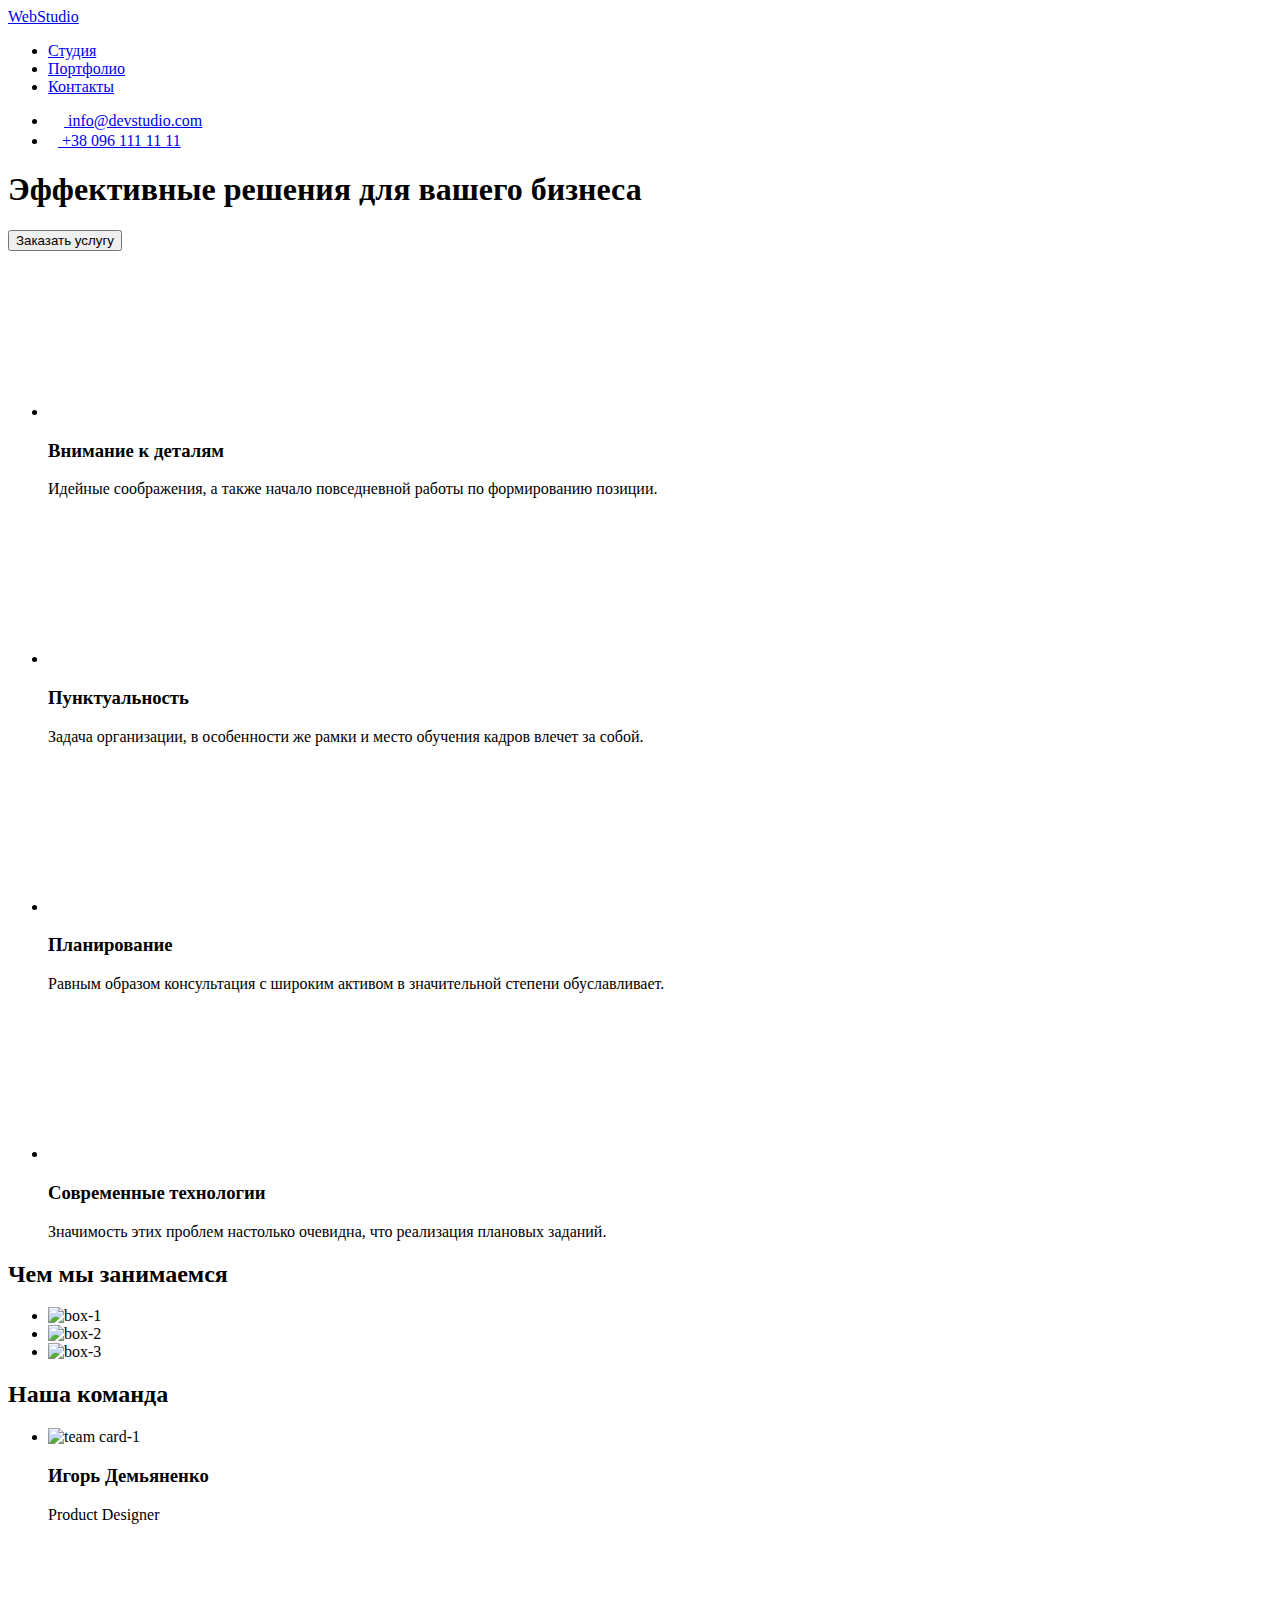
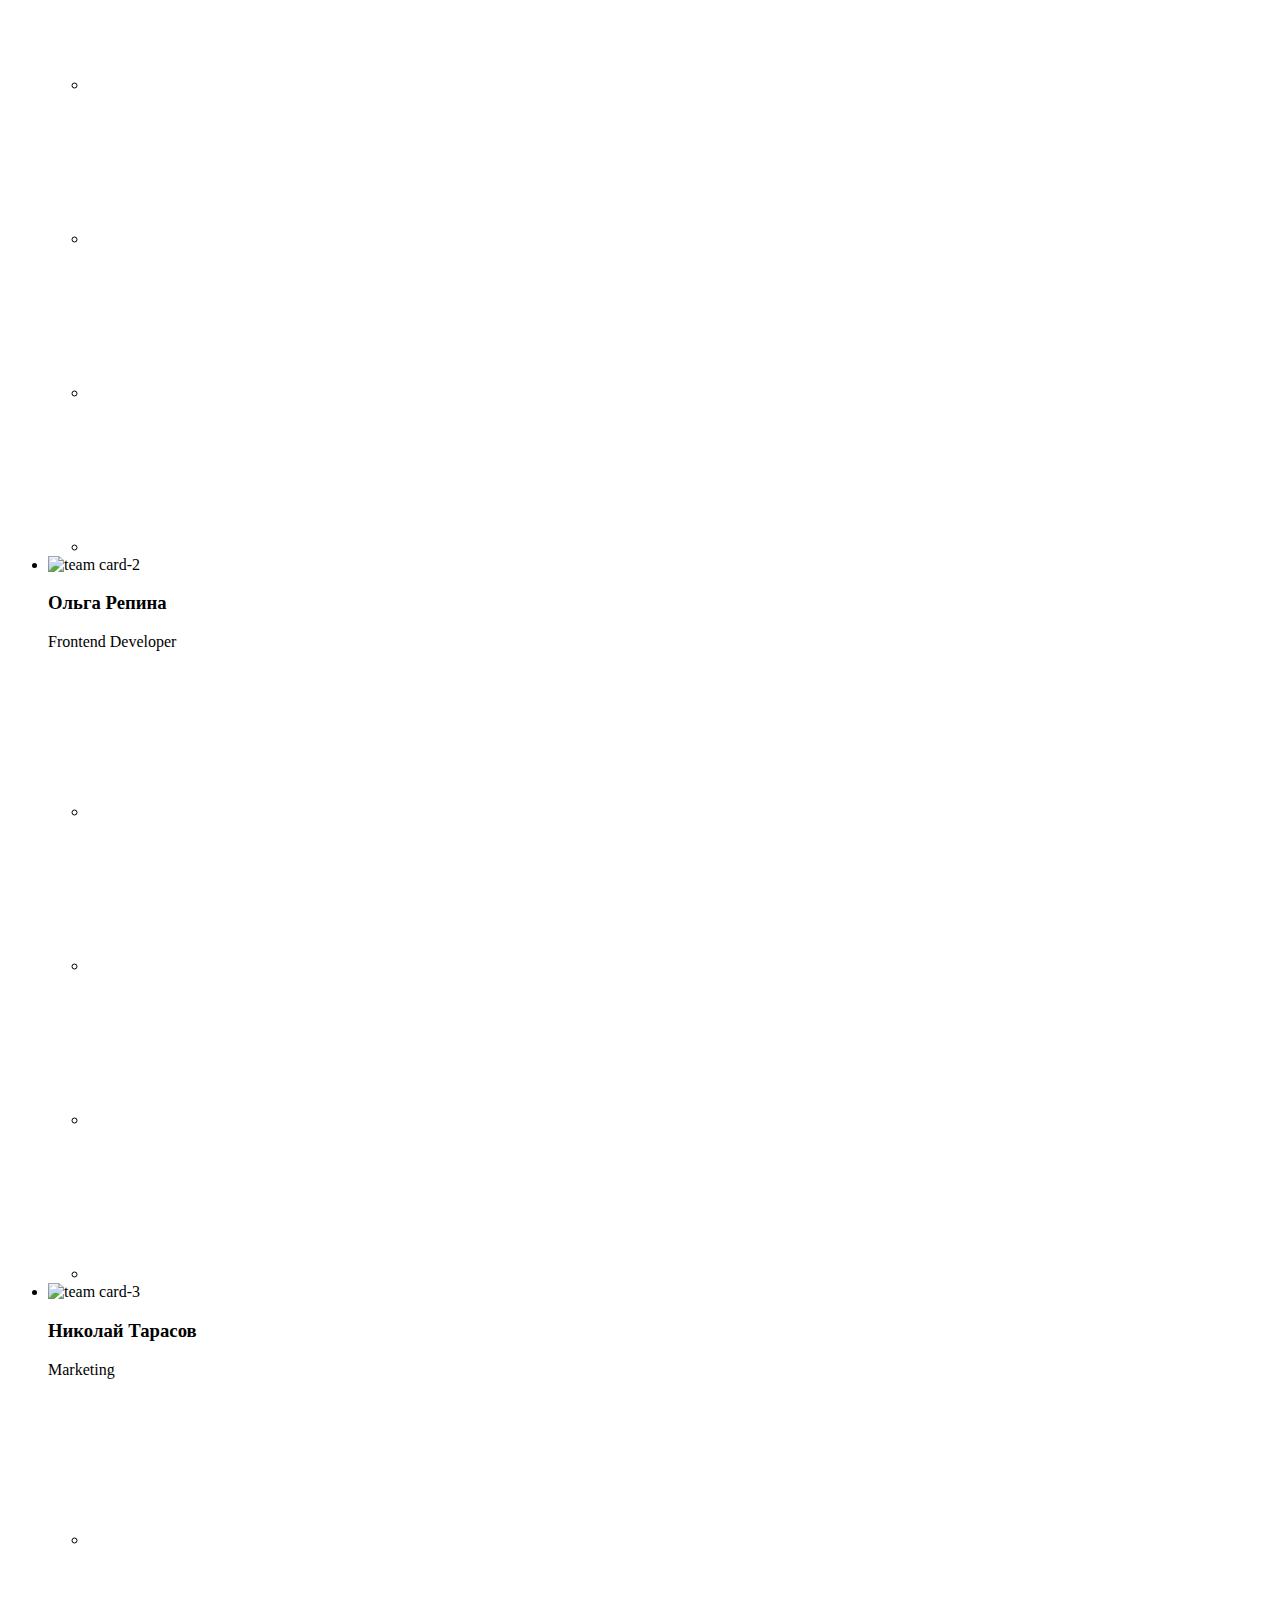
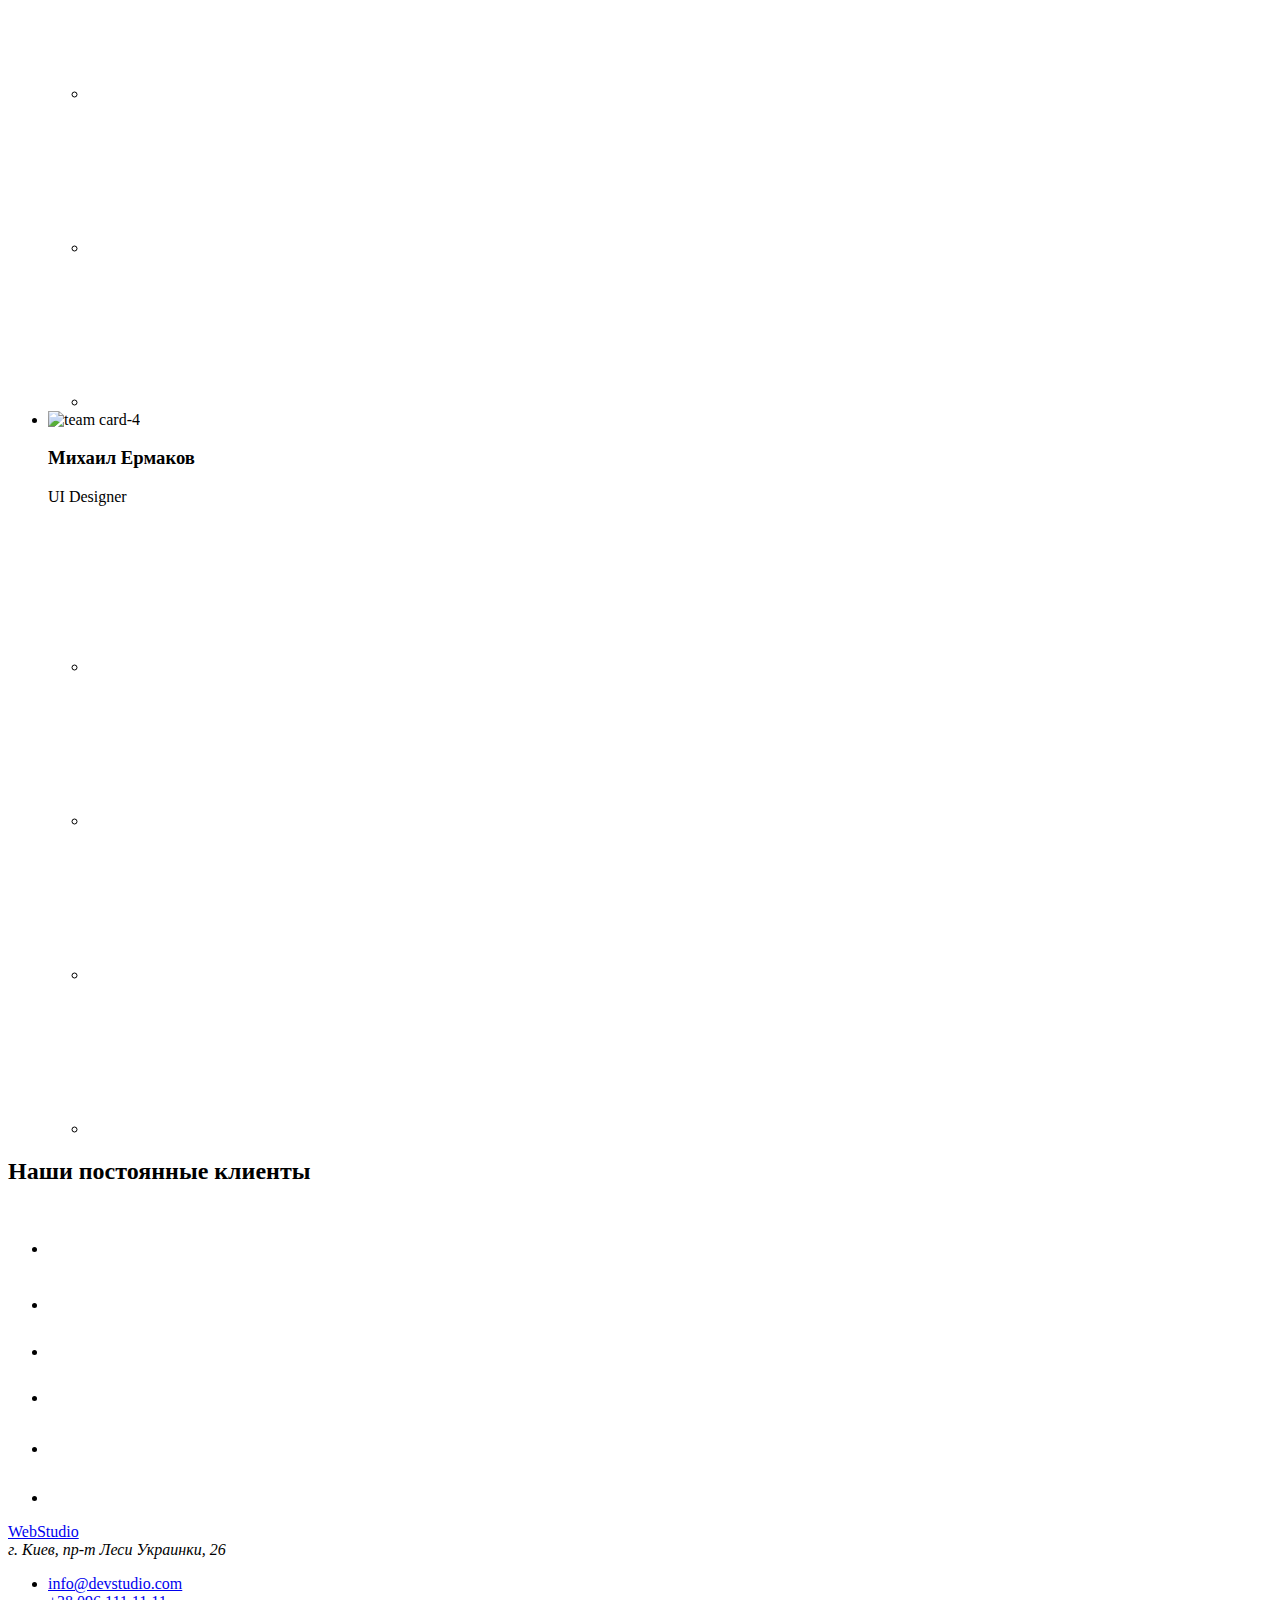
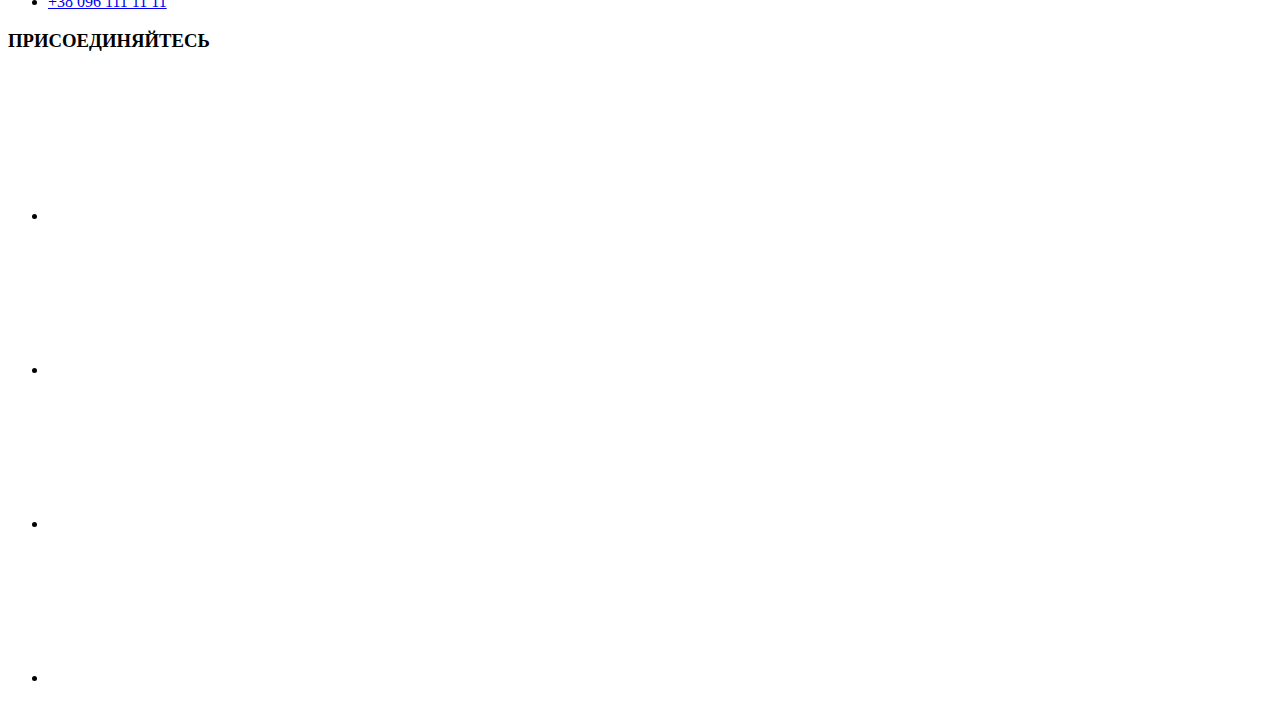
==== index.html @ 1090d83d "Add files via upload" ====
<!DOCTYPE html>
<html lang="en">
<head>
    <meta charset="UTF-8">
    <meta name="viewport" content="width=device-width, initial-scale=1.0">
    <title>Web-Studio-(Version-2.0)</title>
    <link
        rel="stylesheet" 
        href="https://cdnjs.cloudflare.com/ajax/libs/modern-normalize/1.0.0/modern-normalize.min.css"
        integrity="sha512-ISS7cAi1PEhQ8jnbJpJZMd29NlhNj4AWYyLOSp2CE/CsHxTCu+r+t0D2yoJudVrd0/8fTVPUVDzY5Tvli75u/g=="
        crossorigin="anonymous" />
    <link rel="preconnect" href="https://fonts.gstatic.com" />
    <link 
        rel="stylesheet"
        href="https://fonts.googleapis.com/css2?family=Raleway:wght@700&family=Roboto:wght@400;500;700;900&display=swap" />
    <link rel="stylesheet" href="https://cdnjs.cloudflare.com/ajax/libs/modern-normalize/1.0.0/modern-normalize.min.css" integrity="sha512-ISS7cAi1PEhQ8jnbJpJZMd29NlhNj4AWYyLOSp2CE/CsHxTCu+r+t0D2yoJudVrd0/8fTVPUVDzY5Tvli75u/g==" crossorigin="anonymous" />
    <link rel="stylesheet" href="./css/styles.css"/>
</head>
<body>

     <header class="header">
        <div class="container">
            <nav class="navigation">
        
                <!--Text Webstudio-->
                <a class="logo-link link" href="./index.html" lang="en">
                    Web<Span class="logo-link-secondary">Studio</Span></a> 

                <!--Menu NAV-->
                <ul class="navigation-list">
                    <li class="navigation-list-item list"> 
                        <a class="navigation-list-link current-link link" href="./index.html">Студия</a> </li>
                    <li class="navigation-list-item list"> 
                        <a class="navigation-list-link link" href="./portfolio.html">Портфолио</a> </li>
                    <li class="navigation-list-item list"> 
                        <a class="navigation-list-link  link" href="#">Контакты</a> </li>
                </ul>
            </nav>  
                <!--Contacts menu-->
                <ul class="navigation-list-header">
                    <li class="contact-list-mail list"> 
                        <a class="contact-link-mail link" href="mailto:info@devstudio.com">
                           <svg class="mail-icon" width="16" height="12">
                                <use href="./img/sprite.svg#icon-mail"></use>
                           </svg>
                           info@devstudio.com</a> </li>
                    <li class="contact-list-tel list"> 
                        <a class="contact-link-tel link" href="tel:+380961111111">
                           <svg class="tel-icon" width="10" height="16">
                                <use href="./img/sprite.svg#icon-telephone"></use>
                            </svg>
                            +38 096 111 11 11</a> </li>
                </ul>
        </div>   
     </header>

     <div class="grey-line container"></div>

     <main class="main">

        <!--the service-->
         <section class="service">
            <div class="main-service container">
                <h1 class="service-idea">Эффективные решения для вашего бизнеса</h1>
                <!--order button-->
                     <button class="service-btn" type="button"><span class="text-btn">Заказать услугу</span></button>
            </div>
         </section>

         <!--advantage container-->
         <section class="advantage-box">
  
             <!--About adventage-->
             <div class="container">
                <ul class="advantage-lists">
                    <li class="advantage-lists-list list">
                        <div class="trumb">
                            <svg class="advantage-img">
                                <use href="./img/sprite.svg#icon-antenna-1"></use>
                            </svg>
                        </div>    
                        <h3 class="advantage-list-item" >Внимание к деталям</h3>
                        <p class="advantage-list-content" >Идейные соображения, а также начало повседневной работы по формированию позиции.</p>
                    </li> 
                    <li class="advantage-lists-list list">
                        <div class="trumb">
                            <svg class="advantage-img">
                                <use href="./img/sprite.svg#icon-clock-1"></use>
                            </svg>
                        </div>
                        <h3 class="advantage-list-item" >Пунктуальность</h3>
                        <p class="advantage-list-content" >Задача организации, в особенности же рамки и место обучения кадров влечет за собой.</p>
                    </li>
                    <li class="advantage-lists-list list">
                        <div class="trumb">
                            <svg class="advantage-img">
                                <use href="./img/sprite.svg#icon-diagram-1"></use>
                            </svg>
                        </div>
                        <h3 class="advantage-list-item" >Планирование</h3>
                        <p class="advantage-list-content" >Равным образом консультация с широким активом в значительной степени обуславливает.</p>
                    </li>
                    <li class="advantage-lists-list list">
                        <div class="trumb">
                            <svg class="advantage-img">
                                <use href="./img/sprite.svg#icon-astronaut-1"></use>
                            </svg>
                        </div>
                        <h3 class="advantage-list-item" >Современные технологии</h3>
                        <p class="advantage-list-content" >Значимость этих проблем настолько очевидна, что реализация плановых заданий.</p>
                    </li>
                </ul>
             </div>    
         </section>

        <!--work instrument-->
         <section class="work-instrument">
            <div class="container">
                <h2 class="work-title">Чем мы занимаемся</h2>
                    <!--instrument blok-->
                    <ul class="work-instrument-lists">
                        <li class="work-instrument-list list"> <img class="work-instrument-img" src="./img/img1.jpg" alt="box-1" width="370" height="294"> </li>
                        <li class="work-instrument-list list"> <img class="work-instrument-img" src="./img/img2.jpg" alt="box-2" width="370" height="294"> </li>
                        <li class="work-instrument-list list"> <img class="work-instrument-img" src="./img/img3.jpg" alt="box-3" width="370" height="294"> </li>
                    </ul>
            </div>
         </section>

        <!--About Work team-->
         <section class="about-work-team">
             <div class="container">
                <h2 class="our-work-team">Наша команда</h2>
                    <!--team card-->
                    <ul class="work-team-lists list">
                        <!--Team card 1-->
                        <li class="work-team-card">
                            <img class="work-team-card-img" src="./img/img4.jpg" alt="team card-1" width="270" height="260">
                                 <div class="work-team-proffession">
                                    <h3 class="work-team-title">Игорь Демьяненко</h3>
                                    <p class="work-team-profession">Product Designer</p> 
                                    <ul class="social-list list">
                                        <li class="social-list-item">
                                            <a href="" class="social-list-link link">
                                                <svg class="social-list-icon">
                                                    <use href="./img/sprite.svg#icon-instagram"></use>
                                                </svg>
                                            </a>
                                        </li>
                                        <li class="social-list-item">
                                            <a href="" class="social-list-link link">
                                                <svg class="social-list-icon">
                                                    <use href="./img/sprite.svg#icon-twitter"></use>
                                                </svg>
                                            </a>
                                        </li>
                                        <li class="social-list-item">
                                            <a href="" class="social-list-link link">
                                                <svg class="social-list-icon">
                                                    <use href="./img/sprite.svg#icon-facebook"></use>
                                                </svg>
                                            </a>
                                        </li>
                                        <li class="social-list-item">
                                            <a href="" class="social-list-link link">
                                                <svg class="social-list-icon">
                                                    <use href="./img/sprite.svg#icon-linkedin"></use>
                                                </svg>
                                            </a>
                                        </li>
                                    </ul>                          
                                 </div>
                        </li>

                        <!--Team card 2-->
                        <li class="work-team-card list">
                            <img class="work-team-card-img" src="./img/img5.jpg" alt="team card-2" width="270" height="260">
                                 <div class="work-team-proffession">    
                                     <h3 class="work-team-title">Ольга Репина</h3>
                                     <p class="work-team-profession">Frontend Developer</p> 
                                     <ul class="social-list list">
                                        <li class="social-list-item">
                                            <a href="" class="social-list-link link">
                                                <svg class="social-list-icon">
                                                    <use href="./img/sprite.svg#icon-instagram"></use>
                                                </svg>
                                            </a>
                                        </li>
                                        <li class="social-list-item">
                                            <a href="" class="social-list-link link">
                                                <svg class="social-list-icon">
                                                    <use href="./img/sprite.svg#icon-twitter"></use>
                                                </svg>
                                            </a>
                                        </li>
                                        <li class="social-list-item">
                                            <a href="" class="social-list-link link">
                                                <svg class="social-list-icon">
                                                    <use href="./img/sprite.svg#icon-facebook"></use>
                                                </svg>
                                            </a>
                                        </li>
                                        <li class="social-list-item">
                                            <a href="" class="social-list-link link">
                                                <svg class="social-list-icon">
                                                    <use href="./img/sprite.svg#icon-linkedin"></use>
                                                </svg>
                                            </a>
                                        </li>
                                    </ul>
                                 </div>
                         </li>    

                        <!--Team card 3-->                       
                        <li class="work-team-card list">                   
                            <img class="work-team-card-img" src="./img/img6.jpg" alt="team card-3" width="270" height="260">
                                 <div class="work-team-proffession">
                                    <h3 class="work-team-title">Николай Тарасов</h3>
                                    <p class="work-team-profession">Marketing</p> 
                                    <ul class="social-list list">
                                        <li class="social-list-item">
                                            <a href="" class="social-list-link link">
                                                <svg class="social-list-icon">
                                                    <use href="./img/sprite.svg#icon-instagram"></use>
                                                </svg>
                                            </a>
                                        </li>
                                        <li class="social-list-item">
                                            <a href="" class="social-list-link link">
                                                <svg class="social-list-icon">
                                                    <use href="./img/sprite.svg#icon-twitter"></use>
                                                </svg>
                                            </a>
                                        </li>
                                        <li class="social-list-item">
                                            <a href="" class="social-list-link link">
                                                <svg class="social-list-icon">
                                                    <use href="./img/sprite.svg#icon-facebook"></use>
                                                </svg>
                                            </a>
                                        </li>
                                        <li class="social-list-item">
                                            <a href="" class="social-list-link link">
                                                <svg class="social-list-icon">
                                                    <use href="./img/sprite.svg#icon-linkedin"></use>
                                                </svg>
                                            </a>
                                        </li>
                                    </ul>
                                 </div>
                        </li>  
                        
                        <!--Team card 4-->                    
                        <li class="work-team-card list">                  
                            <img class="work-team-card-img" src="./img/img7.jpg" alt="team card-4" width="270" height="260">
                                 <div class="work-team-proffession">    
                                    <h3 class="work-team-title">Михаил Ермаков</h3>
                                    <p class="work-team-profession">UI Designer</p> 
                                    <ul class="social-list list">
                                        <li class="social-list-item">
                                            <a href="" class="social-list-link link">
                                                <svg class="social-list-icon">
                                                    <use href="./img/sprite.svg#icon-instagram"></use>
                                                </svg>
                                            </a>
                                        </li>
                                        <li class="social-list-item">
                                            <a href="" class="social-list-link link">
                                                <svg class="social-list-icon">
                                                    <use href="./img/sprite.svg#icon-twitter"></use>
                                                </svg>
                                            </a>
                                        </li>
                                        <li class="social-list-item">
                                            <a href="" class="social-list-link link">
                                                <svg class="social-list-icon">
                                                    <use href="./img/sprite.svg#icon-facebook"></use>
                                                </svg>
                                            </a>
                                        </li>
                                        <li class="social-list-item">
                                            <a href="" class="social-list-link link">
                                                <svg class="social-list-icon">
                                                    <use href="./img/sprite.svg#icon-linkedin"></use>
                                                </svg>
                                            </a>
                                        </li>
                                    </ul>  
                                </div>
                        </li>              
                    </ul>
             </div>
         </section>
         <!--Our klient-->
         <section class="our-klient">
             <div class="container">
                    <h2 class="our-klient-title">Наши постоянные клиенты</h2>
                        <ul class="our-klient-list list">
                            <li class="our-klient-list-item">
                                <a href="" class="our-klient-list-link link">
                                    <svg class="our-klient-img" width="44.27" height="49.23">
                                        <use href="./img/sprite.svg#icon-Ya--co-logo-1"></use>
                                    </svg>
                                </a>
                            </li>
                            <li class="our-klient-list-item">
                                <a href="" class="our-klient-list-link link">
                                    <svg class="our-klient-img" width="40" height="52">
                                        <use href="./img/sprite.svg#icon-Company-logo-2"></use>
                                    </svg>
                                </a>
                            </li>
                            <li class="our-klient-list-item">
                                <a href="" class="our-klient-list-link link">
                                    <svg class="our-klient-img" width="41" height="42.6">
                                        <use href="./img/sprite.svg#icon-Company-logo-3"></use>
                                    </svg>
                                </a>
                            </li>
                            <li class="our-klient-list-item">
                                <a href="" class="our-klient-list-link link">
                                    <svg class="our-klient-img" width="79.66" height="42.02">
                                        <use href="./img/sprite.svg#icon-Fosters-petters-logo-4"></use>
                                    </svg>
                                </a>
                            </li>
                            <li class="our-klient-list-item">
                                <a href="" class="our-klient-list-link link">
                                    <svg class="our-klient-img" width="59" height="47">
                                        <use href="./img/sprite.svg#icon-Brand-logo-5"></use>
                                    </svg>
                                </a>
                            </li>
                            <li class="our-klient-list-item">
                                <a href="" class="our-klient-list-link link">
                                    <svg class="our-klient-img" width="88.48" height="45.44">
                                        <use href="./img/sprite.svg#icon-Tag-line-logo-6"></use>
                                    </svg>
                                </a>
                            </li>
                        </ul>
             </div>
         </section>
     </main>

     <footer class="footer">
         <div class="container">
            <div class="footer-contant">
                <div class="footter-address">
                    <!--Adress-->
                    <a class="logo link" href="./index.html" lang="en">
                    Web<span class="logo-secondary-footer">Studio</span></a>
                    
                    <address class="text-address">г. Киев, пр-т Леси Украинки, 26</address>
                    <ul class="contact-lists">
                        <li class="contact-list list">
                            <a class="contact-link-tel-footer link" href="mailto:info@devstudio.com">info@devstudio.com</a>
                        </li>
                        <li class="contact-list list">
                            <a class="contact-link-mail-footer link" href="tel:+380961111111">+38 096 111 11 11</a>
                        </li>
                    </ul>
                </div>

                <div class="social-container-footer">
                    <h3 class="social-title-footer">ПРИСОЕДИНЯЙТЕСЬ</h3>
                        <ul class="social-list-footer list">
                            <li class="social-list-item-footer">
                                <a href="" class="social-list-link-footer link">
                                    <svg class="social-list-icon-footer">
                                        <use href="./img/sprite.svg#icon-instagram"></use>
                                    </svg>
                                </a>
                            </li>
                            <li class="social-list-item-footer">
                                <a href="" class="social-list-link-footer link">
                                    <svg class="social-list-icon-footer">
                                        <use href="./img/sprite.svg#icon-twitter"></use>
                                    </svg>
                                </a>
                            </li>
                            <li class="social-list-item-footer">
                                <a href="" class="social-list-link-footer link">
                                    <svg class="social-list-icon-footer">
                                        <use href="./img/sprite.svg#icon-facebook"></use>
                                    </svg>
                                </a>
                            </li>
                            <li class="social-list-item-footer">
                                <a href="" class="social-list-link-footer link">
                                    <svg class="social-list-icon-footer">
                                        <use href="./img/sprite.svg#icon-linkedin"></use>
                                    </svg>
                                </a>
                            </li>
                        </ul> 
                </div>  
            </div>    
         </div>
     </footer>
   
</body>
</html>
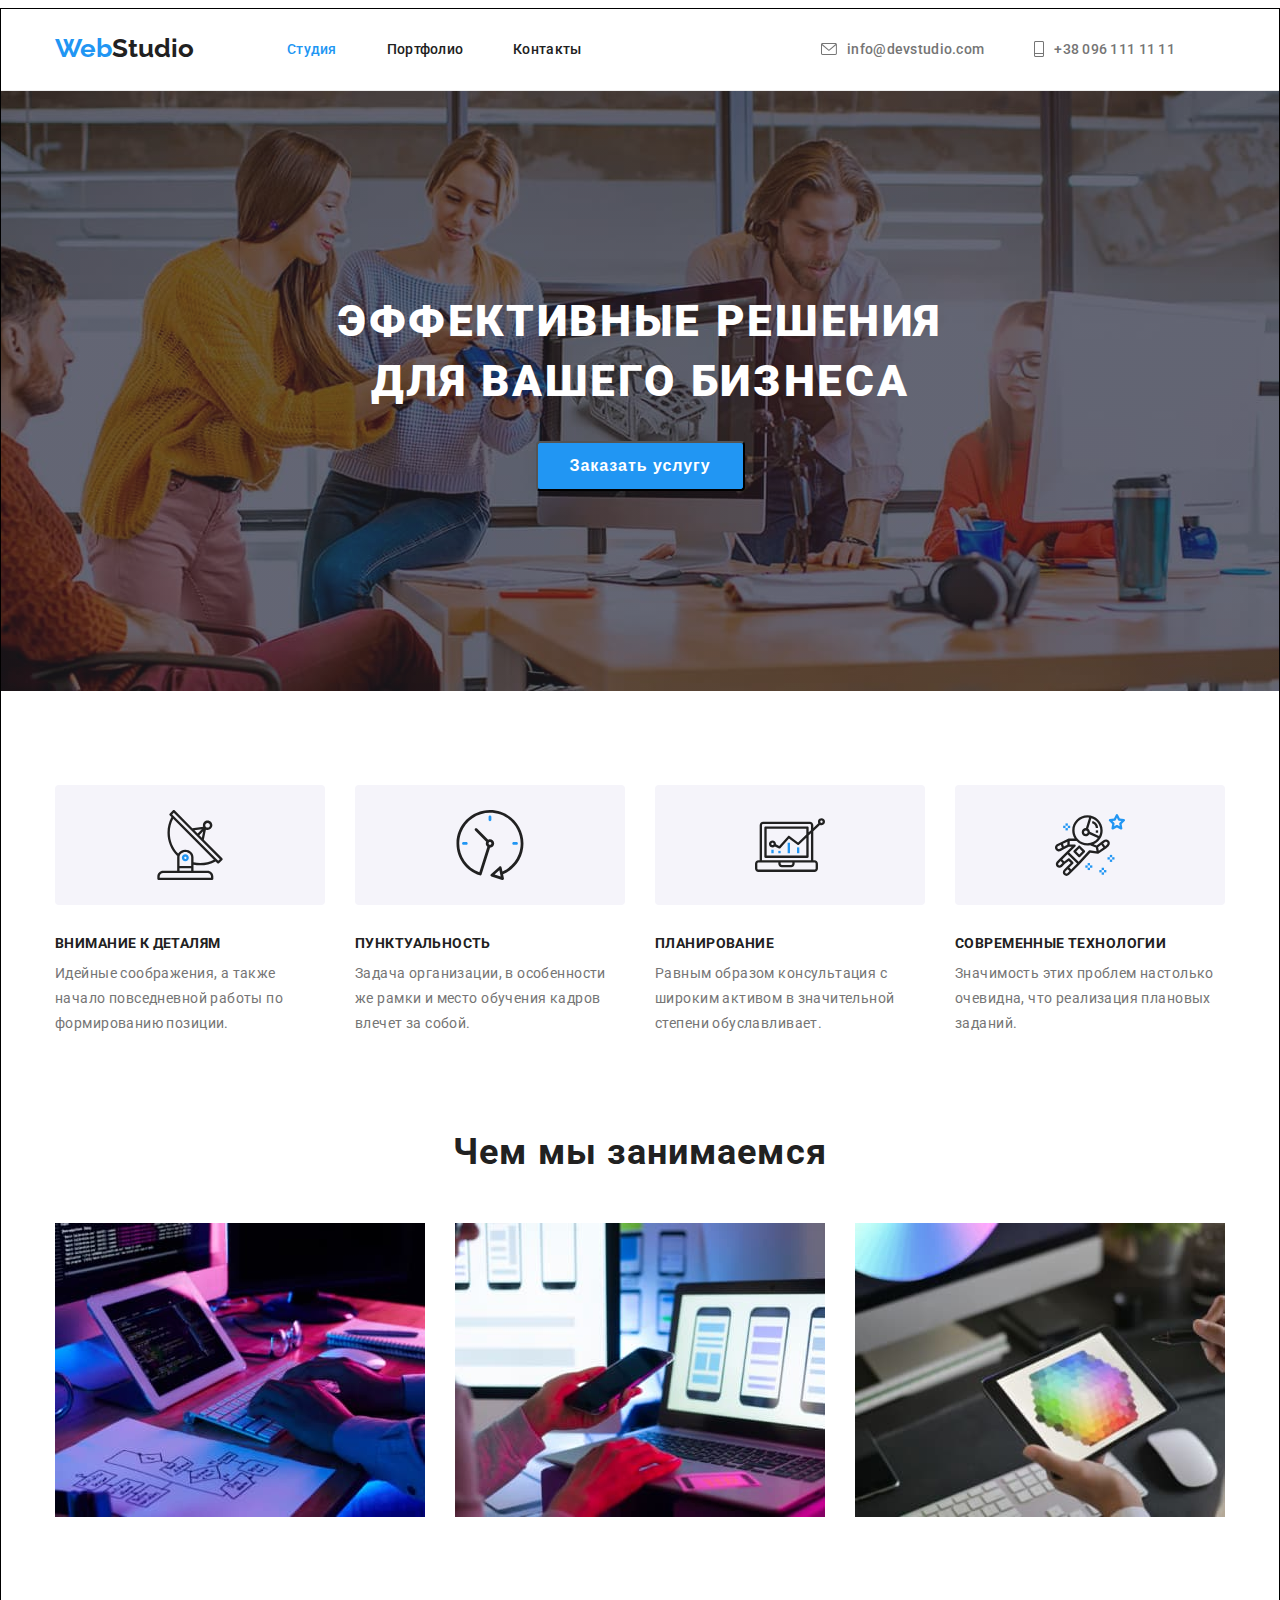
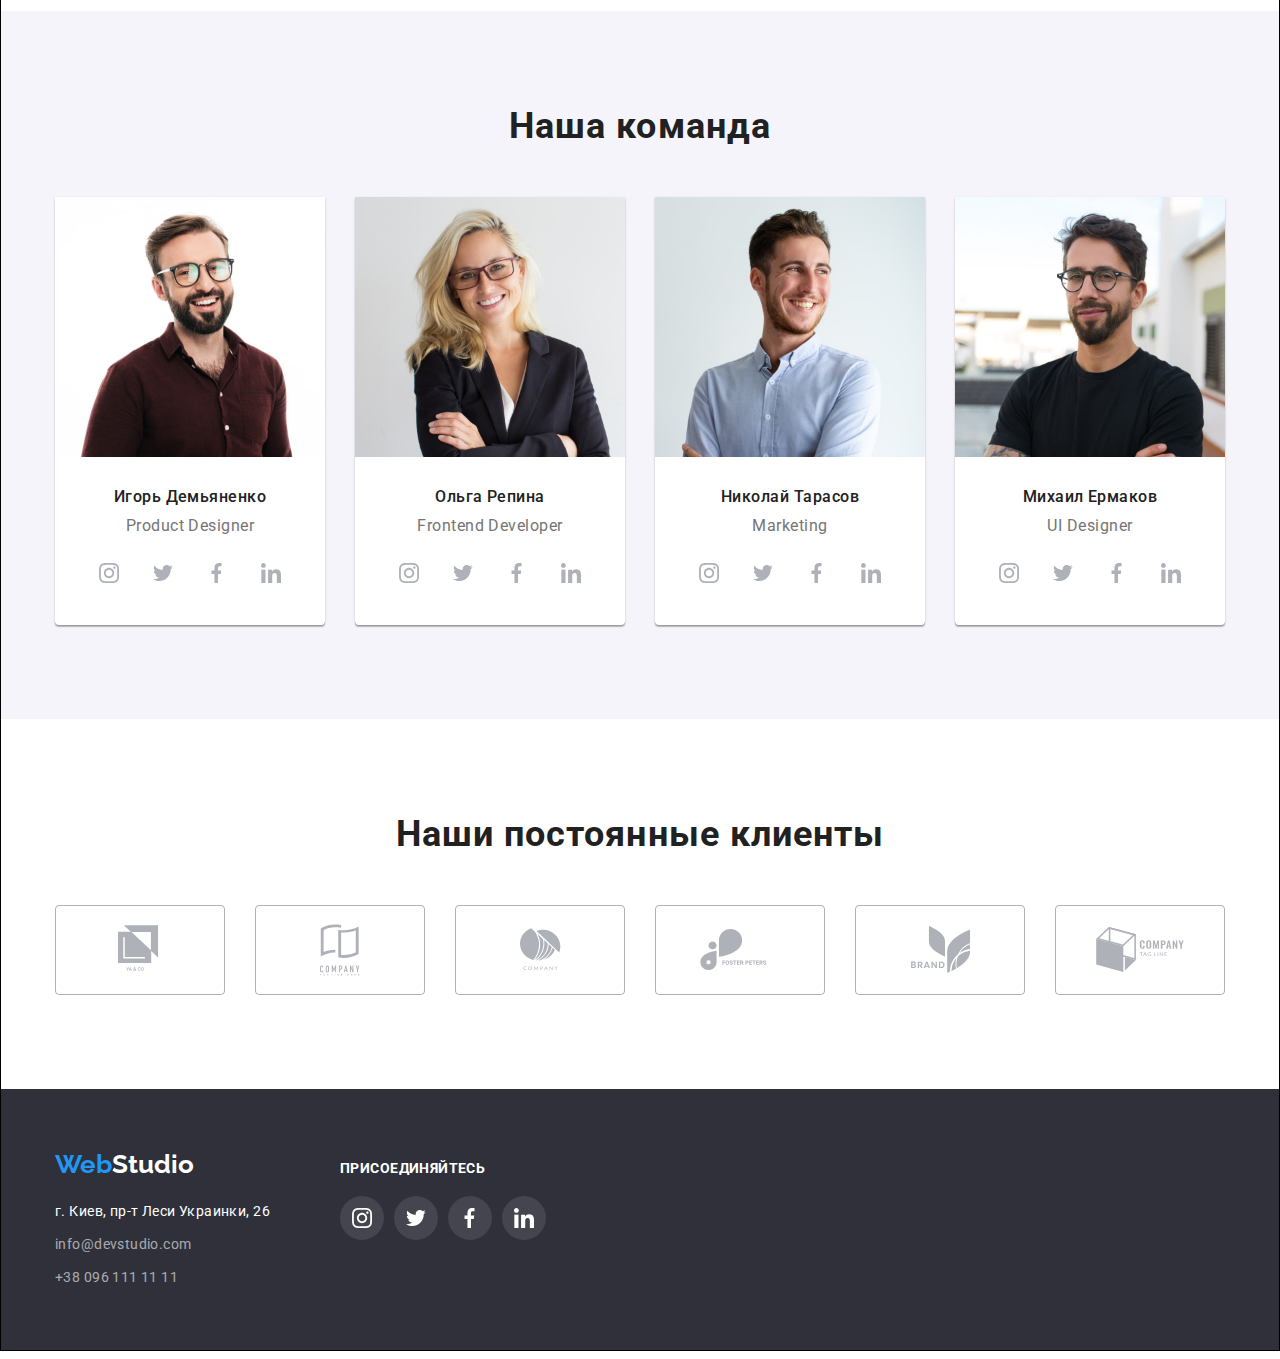
==== commit 3a044fdf: "задал ли-шкам вид и хай ссілкам 100% вид и хай" ====
--- a/index.html
+++ b/index.html
@@ -119,9 +119,12 @@
                 <h2 class="work-title">Чем мы занимаемся</h2>
                     <!--instrument blok-->
                     <ul class="work-instrument-lists">
-                        <li class="work-instrument-list list"> <img class="work-instrument-img" src="./img/img1.jpg" alt="box-1" width="370" height="294"> </li>
-                        <li class="work-instrument-list list"> <img class="work-instrument-img" src="./img/img2.jpg" alt="box-2" width="370" height="294"> </li>
-                        <li class="work-instrument-list list"> <img class="work-instrument-img" src="./img/img3.jpg" alt="box-3" width="370" height="294"> </li>
+                        <li class="work-instrument-list list"> 
+                            <img class="work-instrument-img" src="./img/img1.jpg" alt="box-1" width="370" height="294"> </li>
+                        <li class="work-instrument-list list"> 
+                            <img class="work-instrument-img" src="./img/img2.jpg" alt="box-2" width="370" height="294"> </li>
+                        <li class="work-instrument-list list"> 
+                            <img class="work-instrument-img" src="./img/img3.jpg" alt="box-3" width="370" height="294"> </li>
                     </ul>
             </div>
          </section>
--- a/css/styles.css
+++ b/css/styles.css
@@ -0,0 +1,760 @@
+/* цвет основного текста #757575; */
+/* title text #212121; */
+/* акцент #2196F3; */
+/* цвет адреса #FFFFFF; */
+/* background основной: #E5E5E5; */
+/* background work team and toolbar btn: #F5F4FA; */
+/* background футер и сервис: #2F303A; */
+/* цвет ссылок у футере rgba(255, 255, 255, 0.6); */
+
+:root {
+  --primary-text-color: #757575;
+  --title-text-color: #212121;
+  --accent-color: #2196f3;
+  --primary-white-color: #ffffff;
+  --main-background-color: #E5E5E5;
+  --background-work-team: #f5f4fa;
+  --footer-service-background-color: #2f303a;
+  --color-icon-our-klient: #AFB1B8;
+  --color-link-footer: rgba(255, 255, 255, 0.6);
+  --color-link-icon-footer: rgba(255, 255, 255, 0.1);
+}
+
+html {
+  box-sizing: border-box;
+}
+
+*,
+*::before,
+*::after {
+  box-sizing: inherit;
+}
+
+body {
+  font-family: Roboto, sans-serif;
+  color: var(--primary-text-color);
+  font-size: 14px;
+  font-style: normal;
+
+  max-width: 1600px;
+  margin-left: auto;
+  margin-right: auto;
+  border: 1px solid black;
+}
+
+h1,
+h2,
+h3,
+h4,
+h5,
+h6,
+p {
+  margin: 0;
+}
+
+ul,
+ol {
+  margin: 0;
+  padding: 0;
+}
+
+img {
+  display: block;
+}
+
+.address {
+  font-style: normal;
+}
+
+.list {
+  margin: 0;
+  padding: 0;
+  list-style: none;
+}
+
+.link {
+  margin-top: 0;
+  margin-bottom: 0;
+  text-decoration: none;
+  font-style: normal;
+}
+
+.container {
+  margin: 0 auto;
+  padding-left: 15px;
+  padding-right: 15px;
+  width: 1200px;
+}
+
+/*============WebStudio============*/
+
+/*======Header=======*/
+
+.header .container {
+  display: flex;
+  align-items: center;
+}
+
+.header {
+  border-bottom: 1px solid #ececec;
+}
+
+.logo-link {
+  display: inline-block;
+  padding-top: 24px;
+  padding-bottom: 25px;
+  margin-right: 93px;
+}
+
+.navigation-list {
+  display: flex;
+  align-items: center;
+}
+
+.navigation-list-item:not(:last-child) {
+  margin-right: 50px;
+}
+
+.navigation-list-header {
+  display: flex;
+  align-items: center;
+  margin-left: auto;
+}
+
+.navigation-list-link,
+.contact-link-mail,
+.contact-link-tel {
+  display: inline-block;
+  padding-top: 32px;
+  padding-bottom: 33px;
+}
+
+/*====== icon mail & tel svg======*/
+
+.contact-link-mail,
+.contact-link-tel {
+  display: flex; 
+  justify-content: center;
+  align-items: center;
+  margin-right: 50px;
+}
+
+.contact-link-mail .mail-icon,
+.contact-link-tel .tel-icon {
+  fill: currentcolor;
+}
+
+.mail-icon,
+.tel-icon {
+  display: inline-block;
+  justify-content: center;
+  align-items: center;
+  content: "";
+  margin-right: 10px;
+}
+
+/*NAV webstudio and portfolio */
+/*LOGO*/
+.logo-link,
+.logo-link-secondary,
+.logo-secondary-footer {
+  font-family: Raleway, sans-serif;
+  font-weight: bold;
+  font-size: 26px;
+  line-height: 1.2;
+  color: var(--accent-color);
+}
+
+.logo {
+  font-family: Raleway;
+  font-style: 700;
+  font-weight: bold;
+  font-size: 26px;
+  line-height: 31px;
+  color: var(--accent-color);
+}
+
+.logo-link-secondary {
+  color: var(--title-text-color);
+}
+
+.logo-secondary-footer {
+  color: var(--primary-white-color);
+}
+
+/*===========NAVigation list===========*/
+
+.navigation,
+.navigation-list,
+.navigation-list-header {
+  padding-left: 0;
+  padding-right: 0;
+  display: flex;
+}
+
+.navigation-list-link:hover,
+.navigation-list-link:focus {
+  color: var(--accent-color)
+}
+
+.navigation-list-link, 
+.contact-link-tel,
+.contact-link-mail {
+  font-weight: 500;
+  font-size: 14px;
+  line-height: 1.143;
+  letter-spacing: 0.02em;
+  color: var(--primary-text-color);
+}
+
+.navigation-list-link {
+  color: var(--title-text-color);
+}
+
+.current-link {
+  color: var(--accent-color)
+}
+
+.contact-link-tel:hover,
+.contact-link-tel:focus,
+.contact-link-mail:hover,
+.contact-link-mail:focus {
+  color: var(--accent-color)
+}
+
+/*=======MAIN webstudio=======*/
+
+.main {
+  margin-top: 0; 
+  margin-bottom: 0;
+}
+
+/*===Service===*/
+.main-service {
+  width: 696px;
+  margin-left: auto;
+  margin-right: auto;
+}
+
+.service {
+  padding-top: 200px;
+  padding-bottom: 200px;
+}
+
+.service {
+  max-width: 1600px;
+  height: 600px;
+  margin-left: auto;
+  margin-right: auto;
+  background: var(--footer-service-background-color);
+  background-image: linear-gradient(
+    to right,
+    rgba(47, 48, 58, 0.4),
+    rgba(47, 48, 58, 0.4)), 
+    url(../img/Bg\ index\ 1.jpg);
+  background-repeat: no-repeat;
+  background-size: cover;
+  background-position: center;
+}
+
+.service-idea {
+  margin-bottom: 30px;
+
+  font-weight: 900;
+  font-size: 44px;
+  line-height: 1.364;
+  text-align: center;
+  letter-spacing: 0.06em;
+  text-transform: uppercase;
+  color: var(--primary-white-color);
+}
+
+.service-btn {
+  display: inline-block;
+  padding: 10px 32px;
+  margin-left: auto;
+  margin-right: auto;
+  min-width: 200px;
+  height: 50px;
+  border-radius: 4px;
+  background: var(--accent-color);
+  font-weight: bold;
+  font-size: 16px;
+  line-height: 1.875;
+  display: flex;
+  align-items: center;
+  text-align: center;
+  letter-spacing: 0.06em;
+  background: var(--accent-color);
+  color: var(--primary-white-color);
+  cursor: pointer;
+}
+
+.service-btn:hover,
+.service-btn:focus {
+  background: var(--primary-white-color);
+  color: var(--accent-color)
+}
+
+/*=======Advantage container=======*/
+.advantage-box {
+  padding-top: 94px;
+  padding-bottom: 94px;
+}
+
+.advantage-lists {
+  display: flex;
+  margin-left: 0;
+  margin-right: 0;
+}
+
+.advantage-lists-list {
+  width: 270px;
+}
+
+.advantage-lists-list:not(:last-child) {
+  margin-right: 30px;
+}
+
+.advantage-list-item {
+  margin-bottom: 10px;
+  font-weight: bold;
+  font-size: 14px;
+  line-height: 1.143;
+  letter-spacing: 0.03em;
+  text-transform: uppercase;
+  color: var(--title-text-color);
+}
+
+.advantage-list-content {
+  font-size: 14px;
+  line-height: 1.8;
+  letter-spacing: 0.03em;
+}
+
+
+/*=====advantage icon=====*/ 
+
+.trumb {
+  display: flex;
+  justify-content: center;
+  align-items: center;
+  width: 270px;
+  height: 120px;
+  background-color:#F5F4FA;
+  margin-bottom: 30px;
+  border-radius: 4px;
+}
+
+.advantage-img {
+  width: 70px;
+  height: 70px;
+  display: flex;
+  justify-content: center;
+  fill: var(--color-icon-our-klient);
+}
+
+/*=======WORK instrument=======*/
+.work-instrument {
+  padding-bottom: 94px;
+}
+
+.work-title {
+  margin-bottom: 50px;
+}
+
+.work-instrument-lists {
+  display: flex;
+}
+
+.work-instrument-list {
+  width: 370px;
+  height: 294px;
+}
+
+.work-instrument-list:not(:last-child) {
+  margin-right: 30px;
+}
+
+.work-instrument-img {
+  width: 100%;
+  height: 100%;
+}
+
+
+.work-title {
+  font-weight: bold;
+  font-size: 36px;
+  line-height: 1.167;
+  text-align: center;
+  letter-spacing: 0.03em;
+  color: var(--title-text-color);
+}
+
+/*===About Work team===*/
+
+.about-work-team {
+  display: flex;
+  padding-top: 94px;
+  padding-bottom: 94px;
+}
+
+.our-work-team {
+  margin-bottom: 50px;
+}
+
+.work-team-lists {
+  display: flex;
+}
+
+.work-team-card:not(:last-child) {
+ margin-right: 30px;
+}
+
+.work-team-proffession {
+ padding: 30px 32px;
+}
+
+.work-team-title {
+  margin-bottom: 10px;
+}
+
+.about-work-team {
+  background: var(--background-work-team);
+}
+
+.our-work-team {
+  font-weight: bold;
+  font-size: 36px;
+  line-height: 1.167;
+  text-align: center;
+  letter-spacing: 0.03em;
+  color: var(--title-text-color);
+}
+
+.work-team-card {
+  position: unset;
+  width: 270px;
+ 
+  box-shadow: 
+    0px 1px 3px rgba(0, 0, 0, 0.12), 
+    0px 1px 1px rgba(0, 0, 0, 0.14),
+    0px 2px 1px rgba(0, 0, 0, 0.2);
+  border-radius: 0px 0px 4px 4px; 
+  background: var(--primary-white-color);
+}
+
+.work-team-title {
+  font-weight: 500;
+  font-size: 16px;
+  line-height: 1.188;
+  text-align: center;
+  letter-spacing: 0.03em;
+  color: var(--title-text-color);
+}
+
+.work-team-profession {
+  font-weight: 400;
+  font-size: 16px;
+  line-height: 1.188;
+  text-align: center;
+  letter-spacing: 0.03em;
+  color: var(--primary-text-color);
+  margin-bottom: 16px;
+}
+
+/*=====Our klient=====*/
+
+.our-klient {
+  padding: 94px 0;
+}
+
+.our-klient-title {
+  margin-bottom: 50px;
+  font-weight: bold;
+  font-size: 36px;
+  line-height: 1.167;
+  text-align: center;
+  letter-spacing: 0.03em;
+  color: var(--title-text-color);
+}
+
+.our-klient-list {
+  display: flex;
+  justify-content: center;
+  align-items: center;
+}
+
+.our-klient-list-item {
+  width: 170px;
+  height: 90px;
+}
+
+.our-klient-list-link {
+  display: inline-flex;
+  background-position: 50% 50%;
+  justify-content: center;
+  align-items: center;
+  width: 100%;
+  height: 100%;
+  border: 1px solid var(--color-icon-our-klient);
+  border-radius: 4px;
+  fill: var(--color-icon-our-klient);
+}
+
+.our-klient-img {
+  display: inline-flex;
+  justify-content: center;
+}
+
+.our-klient-list-link:hover .our-klient-img,
+.our-klient-list-link:focus .our-klient-img {
+  fill: var(--accent-color);
+}
+
+.our-klient-list-link:hover,
+.our-klient-list-link:focus {
+  border-color: var(--accent-color);
+}
+
+.our-klient-list-item:not(:last-child) {
+  margin-right: 30px;
+}
+
+/*===== social icon svg ====*/
+
+.social-list,
+.social-list-footer {
+  display: flex;
+  justify-content: center;
+  cursor: pointer;
+}
+
+.social-list-item:not(:last-child),
+.social-list-item-footer:not(:last-child){
+  margin-right: 10px;
+}
+
+.social-list-icon,
+.social-list-icon-footer {
+  display: inline-flex;
+  background-size: contain;
+  background-position: 50% 50%;
+  width: 20px;
+  height: 20px;
+}
+
+.social-list-item,
+.social-list-item-footer {
+  width: 44px;
+  height: 44px;
+}
+
+.social-list-link,
+.social-list-link-footer {
+  display: inline-flex;
+  justify-content: center;
+  align-items: center;
+  width: 100%;
+  height: 100%;
+  border-radius: 50%;
+  fill: #AFB1B8;
+}
+
+.social-list-link:hover .social-list-icon,
+.social-list-link:focus .social-list-icon {
+  fill: var(--primary-white-color);
+}
+
+.social-list-link:hover,
+.social-list-link:focus {
+  background-color: var(--accent-color);
+}
+
+.social-list-link-footer {
+  background-color: var(--color-link-icon-footer);
+  fill: var(--primary-white-color);
+}
+
+.social-list-link-footer:hover,
+.social-list-link-footer:focus {
+  background-color: var(--accent-color);
+}
+
+
+/*footer webstudio and portfolio*/
+
+.logo {
+  display: flex;
+  margin-bottom: 20px;
+}
+
+.text-address {
+  margin-bottom: 9px;
+}
+
+.contact-list:not(:last-child) {
+  margin-bottom: 9px;
+}
+
+.footer {
+  padding: 60px 0;
+  background: var(--footer-service-background-color);
+}
+
+.contact-lists {
+  padding-left: 0;
+}
+
+.contact-link-tel-footer,
+.contact-link-mail-footer {
+  font-weight: normal;
+  font-size: 14px;
+  line-height: 1.714;
+  letter-spacing: 0.03em;
+  color: var(--color-link-footer);
+}
+
+.contact-link-tel-footer:hover,
+.contact-link-tel-footer:focus,
+.contact-link-mail-footer:hover,
+.contact-link-mail-footer:focus {
+  color: var(--accent-color)
+}
+
+.text-address {
+  font-weight: normal;
+  font-size: 14px;
+  line-height: 1.714;
+  letter-spacing: 0.03em;
+  color: var(--primary-white-color);
+  font-style: normal;
+}
+
+.social-title-footer {
+  font-size: 14px;
+  line-height: 1.143;
+  letter-spacing: 0.03em;
+  text-align: left;  
+  color: var(--primary-white-color);
+}
+
+/*===== social list footer svg=====*/
+.footer-contant{
+  display: flex;
+  align-items: baseline;
+}
+
+.footter-address {
+  margin-right: 70px;
+}
+
+.social-container-footer {
+ display: block;
+}
+
+.social-title-footer {
+  margin-bottom: 20px;
+}
+
+/*=============portfolio===================*/
+.title-page {
+  display: none;
+  color: var(--primary-white-color);
+}
+
+/*=======potfolio-toolbar=======*/
+
+.potfolio-btns {
+  padding-top: 94px;
+  padding-bottom: 79px;
+}
+
+.potfolio-toolbar-lists {
+  display: flex;
+  justify-content: center;
+  margin-bottom: 35px;
+ }
+
+.potfolio-toolbar-item:not(:last-child) {
+ margin-right: 8px;
+}
+
+.project-lists {
+  display: flex;
+  flex-wrap: wrap;
+  margin: 0 -15px;
+}
+
+.project-list-item {
+  margin: 15px;
+  border: 1px solid #eeeeee;
+  cursor: pointer;
+}
+
+.project-characteristics {
+  padding: 20px 24px;
+}
+
+.project-title {
+  margin-bottom: 4px;
+}
+
+/*===Main conteiner toolbar BTN===*/
+
+.potfolio-toolbar-btn {
+  padding: 6px 22px;
+  font-weight: 500;
+  font-size: 16px;
+  line-height: 1.625;
+  text-align: center;
+  letter-spacing: 0.03em;
+  color: var(--title-text-color);
+  border: 0px solid transparent;
+  border-radius: 4px;
+  background: var(--background-work-team);
+  cursor: pointer;
+}
+
+.potfolio-toolbar-btn:hover,
+.potfolio-toolbar-btn:focus {
+  background: var(--accent-color);
+  color: var(--primary-white-color);
+}
+
+/*======Project links======*/
+.project-list-item {
+  width: 370px;
+  background: var(--primary-white-color);
+  box-sizing: border-box;
+}
+
+/*===== dz4 :h :f project =====*/
+
+.project-list-item:hover,
+.project-list-item:focus {
+  box-shadow: 
+  0px 1px 1px rgba(0, 0, 0, 0.12), 
+  0px 4px 4px rgba(0, 0, 0, 0.06), 
+  1px 4px 6px rgba(0, 0, 0, 0.16);
+}
+  
+.project-link-img {
+  width: 368px;
+}
+
+.project-title {
+  font-weight: bold;
+  font-size: 18px;
+  line-height: 2;
+  letter-spacing: 0.06em;
+  color: var(--title-text-color);
+}
+
+.project-tools {
+  font-weight: normal;
+  font-size: 16px;
+  line-height: 1.875;
+  letter-spacing: 0.03em;
+  color: var(--primary-text-color);
+}
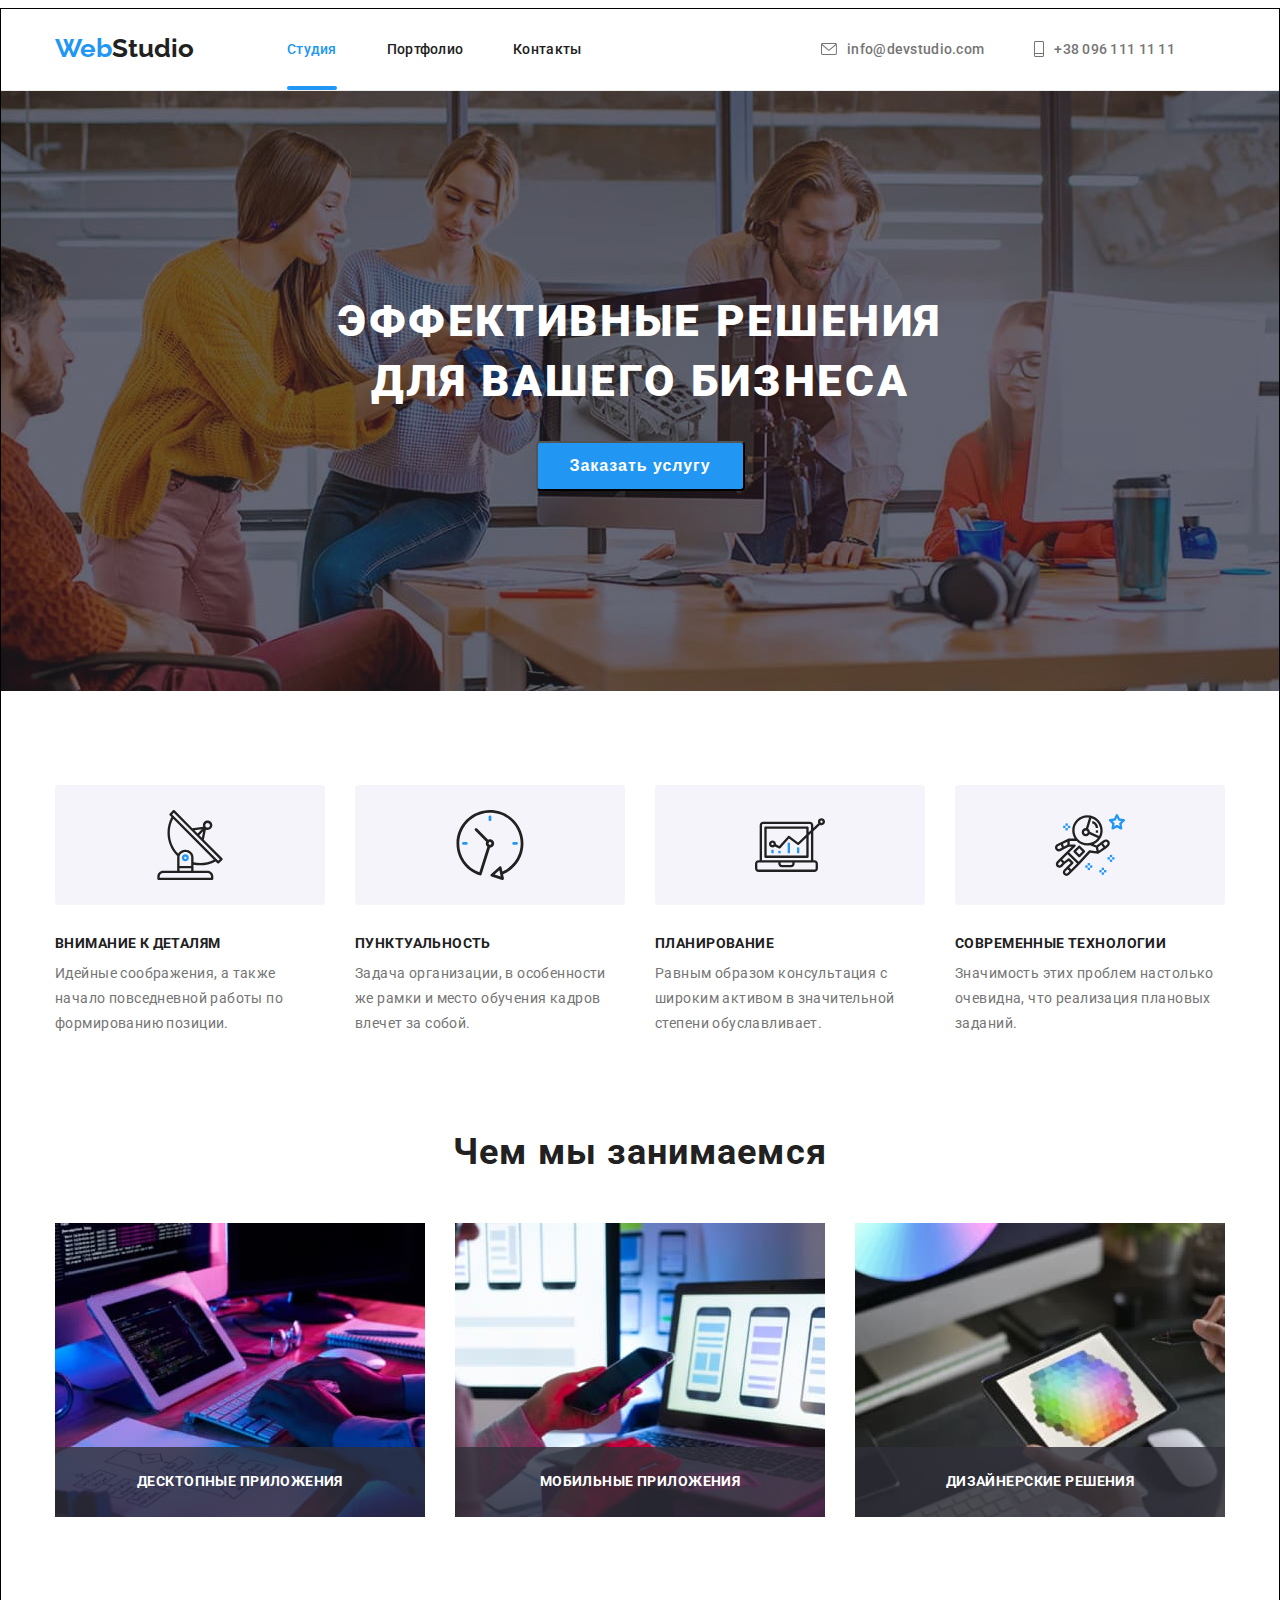
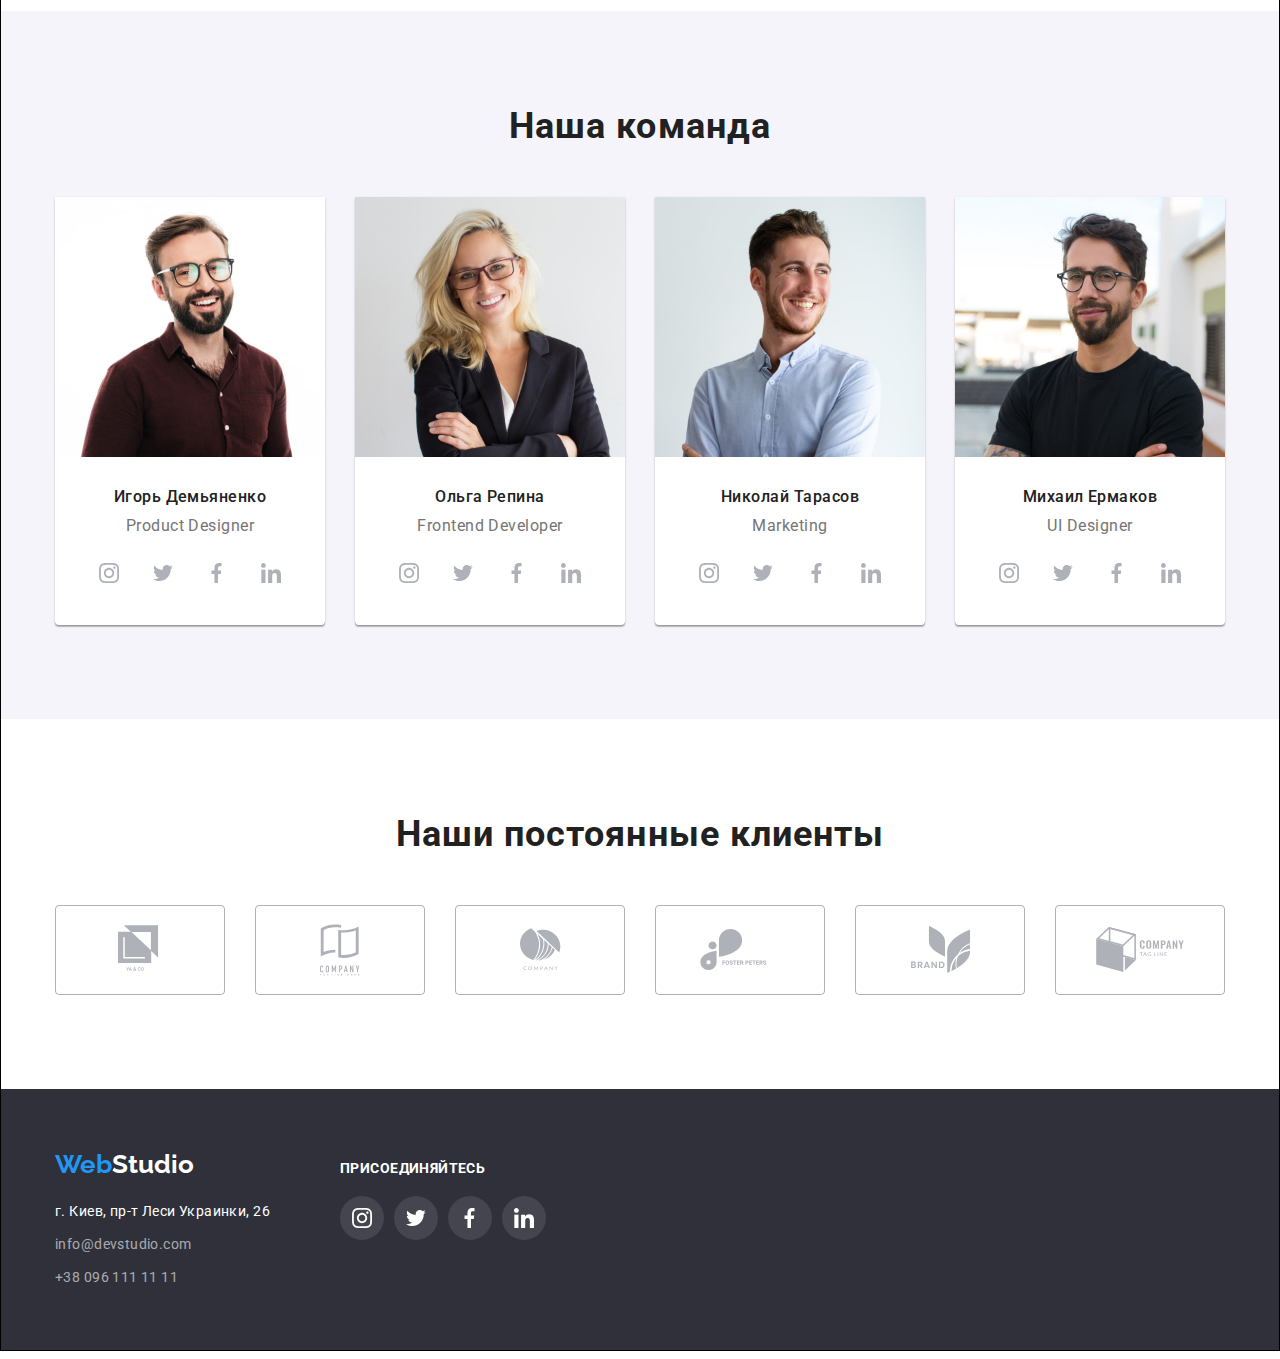
==== commit 87c45dcc: "модальное окно + заменделние на ссылках и кнопках" ====
--- a/index.html
+++ b/index.html
@@ -63,7 +63,19 @@
             <div class="main-service container">
                 <h1 class="service-idea">Эффективные решения для вашего бизнеса</h1>
                 <!--order button-->
-                     <button class="service-btn" type="button"><span class="text-btn">Заказать услугу</span></button>
+                <button class="service-btn" type="button" data-modal-open>
+                     <span class="text-btn">Заказать услугу</span>
+                </button>
+                <!--Modal window-->
+                <div class="backdrop is-hidden" data-modal>
+                    <div class="modal-window">
+                        <button class="modal-close" data-modal-close>
+                            <svg width="11" height="11">
+                                <use href="./img/sprite.svg#icon-close"></use>
+                            </svg>
+                        </button>
+                    </div>
+                </div>
             </div>
          </section>
 
@@ -120,11 +132,23 @@
                     <!--instrument blok-->
                     <ul class="work-instrument-lists">
                         <li class="work-instrument-list list"> 
-                            <img class="work-instrument-img" src="./img/img1.jpg" alt="box-1" width="370" height="294"> </li>
+                            <img class="work-instrument-img" src="./img/img1.jpg" alt="box-1" width="370" height="294"> 
+                                <div class="posters-description">
+                                    <p class="posters-text">Десктопные приложения</p>
+                                </div>
+                        </li>
                         <li class="work-instrument-list list"> 
-                            <img class="work-instrument-img" src="./img/img2.jpg" alt="box-2" width="370" height="294"> </li>
+                            <img class="work-instrument-img" src="./img/img2.jpg" alt="box-2" width="370" height="294"> 
+                                <div class="posters-description">
+                                    <p class="posters-text">Мобильные приложения</p>
+                                </div>
+                        </li>
                         <li class="work-instrument-list list"> 
-                            <img class="work-instrument-img" src="./img/img3.jpg" alt="box-3" width="370" height="294"> </li>
+                            <img class="work-instrument-img" src="./img/img3.jpg" alt="box-3" width="370" height="294"> 
+                                <div class="posters-description">
+                                    <p class="posters-text">Дизайнерские решения</p>
+                                </div>
+                        </li>
                     </ul>
             </div>
          </section>
@@ -400,6 +424,6 @@
             </div>    
          </div>
      </footer>
-   
+    <script src="./js/modal.js"></script>
 </body>
 </html>--- a/css/styles.css
+++ b/css/styles.css
@@ -12,12 +12,14 @@
   --title-text-color: #212121;
   --accent-color: #2196f3;
   --primary-white-color: #ffffff;
-  --main-background-color: #E5E5E5;
+  --main-background-color: #e5e5e5;
   --background-work-team: #f5f4fa;
   --footer-service-background-color: #2f303a;
-  --color-icon-our-klient: #AFB1B8;
+  --color-icon-our-klient: #afb1b8;
   --color-link-footer: rgba(255, 255, 255, 0.6);
   --color-link-icon-footer: rgba(255, 255, 255, 0.1);
+  --time: 250ms;
+  --animation-function: cubic-bezier(0.4, 0, 0.2, 1);
 }
 
 html {
@@ -127,21 +129,30 @@
   display: inline-block;
   padding-top: 32px;
   padding-bottom: 33px;
+
+  transition: color var(--time) var(--animation-function),
+    background-color var(--time) var(--animation-function);
 }
 
 /*====== icon mail & tel svg======*/
 
 .contact-link-mail,
 .contact-link-tel {
-  display: flex; 
+  display: flex;
   justify-content: center;
   align-items: center;
   margin-right: 50px;
+
+  transition: color var(--time) var(--animation-function),
+    background-color var(--time) var(--animation-function);
 }
 
 .contact-link-mail .mail-icon,
 .contact-link-tel .tel-icon {
   fill: currentcolor;
+
+  transition: color var(--time) var(--animation-function),
+    background-color var(--time) var(--animation-function);
 }
 
 .mail-icon,
@@ -194,10 +205,10 @@
 
 .navigation-list-link:hover,
 .navigation-list-link:focus {
-  color: var(--accent-color)
-}
-
-.navigation-list-link, 
+  color: var(--accent-color);
+}
+
+.navigation-list-link,
 .contact-link-tel,
 .contact-link-mail {
   font-weight: 500;
@@ -205,6 +216,9 @@
   line-height: 1.143;
   letter-spacing: 0.02em;
   color: var(--primary-text-color);
+
+  transition: color var(--time) var(--animation-function),
+    background-color var(--time) var(--animation-function);
 }
 
 .navigation-list-link {
@@ -212,20 +226,20 @@
 }
 
 .current-link {
-  color: var(--accent-color)
+  color: var(--accent-color);
 }
 
 .contact-link-tel:hover,
 .contact-link-tel:focus,
 .contact-link-mail:hover,
 .contact-link-mail:focus {
-  color: var(--accent-color)
+  color: var(--accent-color);
 }
 
 /*=======MAIN webstudio=======*/
 
 .main {
-  margin-top: 0; 
+  margin-top: 0;
   margin-bottom: 0;
 }
 
@@ -248,9 +262,10 @@
   margin-right: auto;
   background: var(--footer-service-background-color);
   background-image: linear-gradient(
-    to right,
-    rgba(47, 48, 58, 0.4),
-    rgba(47, 48, 58, 0.4)), 
+      to right,
+      rgba(47, 48, 58, 0.4),
+      rgba(47, 48, 58, 0.4)
+    ),
     url(../img/Bg\ index\ 1.jpg);
   background-repeat: no-repeat;
   background-size: cover;
@@ -288,12 +303,15 @@
   background: var(--accent-color);
   color: var(--primary-white-color);
   cursor: pointer;
+
+  transition: color var(--time) var(--animation-function),
+    background-color var(--time) var(--animation-function);
 }
 
 .service-btn:hover,
 .service-btn:focus {
   background: var(--primary-white-color);
-  color: var(--accent-color)
+  color: var(--accent-color);
 }
 
 /*=======Advantage container=======*/
@@ -332,8 +350,7 @@
   letter-spacing: 0.03em;
 }
 
-
-/*=====advantage icon=====*/ 
+/*=====advantage icon=====*/
 
 .trumb {
   display: flex;
@@ -341,7 +358,7 @@
   align-items: center;
   width: 270px;
   height: 120px;
-  background-color:#F5F4FA;
+  background-color: #f5f4fa;
   margin-bottom: 30px;
   border-radius: 4px;
 }
@@ -379,8 +396,9 @@
 .work-instrument-img {
   width: 100%;
   height: 100%;
-}
-
+  position: relative;
+  z-index: -1;
+}
 
 .work-title {
   font-weight: bold;
@@ -408,11 +426,11 @@
 }
 
 .work-team-card:not(:last-child) {
- margin-right: 30px;
+  margin-right: 30px;
 }
 
 .work-team-proffession {
- padding: 30px 32px;
+  padding: 30px 32px;
 }
 
 .work-team-title {
@@ -435,12 +453,10 @@
 .work-team-card {
   position: unset;
   width: 270px;
- 
-  box-shadow: 
-    0px 1px 3px rgba(0, 0, 0, 0.12), 
-    0px 1px 1px rgba(0, 0, 0, 0.14),
+
+  box-shadow: 0px 1px 3px rgba(0, 0, 0, 0.12), 0px 1px 1px rgba(0, 0, 0, 0.14),
     0px 2px 1px rgba(0, 0, 0, 0.2);
-  border-radius: 0px 0px 4px 4px; 
+  border-radius: 0px 0px 4px 4px;
   background: var(--primary-white-color);
 }
 
@@ -500,6 +516,9 @@
   border: 1px solid var(--color-icon-our-klient);
   border-radius: 4px;
   fill: var(--color-icon-our-klient);
+
+  transition: color var(--time) var(--animation-function),
+    background-color var(--time) var(--animation-function);
 }
 
 .our-klient-img {
@@ -531,7 +550,7 @@
 }
 
 .social-list-item:not(:last-child),
-.social-list-item-footer:not(:last-child){
+.social-list-item-footer:not(:last-child) {
   margin-right: 10px;
 }
 
@@ -558,7 +577,10 @@
   width: 100%;
   height: 100%;
   border-radius: 50%;
-  fill: #AFB1B8;
+  fill: #afb1b8;
+
+  transition: color var(--time) var(--animation-function),
+    background-color var(--time) var(--animation-function);
 }
 
 .social-list-link:hover .social-list-icon,
@@ -580,7 +602,6 @@
 .social-list-link-footer:focus {
   background-color: var(--accent-color);
 }
-
 
 /*footer webstudio and portfolio*/
 
@@ -613,13 +634,16 @@
   line-height: 1.714;
   letter-spacing: 0.03em;
   color: var(--color-link-footer);
+
+  transition: color var(--time) var(--animation-function),
+    background-color var(--time) var(--animation-function);
 }
 
 .contact-link-tel-footer:hover,
 .contact-link-tel-footer:focus,
 .contact-link-mail-footer:hover,
 .contact-link-mail-footer:focus {
-  color: var(--accent-color)
+  color: var(--accent-color);
 }
 
 .text-address {
@@ -635,12 +659,12 @@
   font-size: 14px;
   line-height: 1.143;
   letter-spacing: 0.03em;
-  text-align: left;  
+  text-align: left;
   color: var(--primary-white-color);
 }
 
 /*===== social list footer svg=====*/
-.footer-contant{
+.footer-contant {
   display: flex;
   align-items: baseline;
 }
@@ -650,7 +674,7 @@
 }
 
 .social-container-footer {
- display: block;
+  display: block;
 }
 
 .social-title-footer {
@@ -674,10 +698,10 @@
   display: flex;
   justify-content: center;
   margin-bottom: 35px;
- }
+}
 
 .potfolio-toolbar-item:not(:last-child) {
- margin-right: 8px;
+  margin-right: 8px;
 }
 
 .project-lists {
@@ -698,6 +722,37 @@
 
 .project-title {
   margin-bottom: 4px;
+}
+
+.project-link {
+}
+
+/*===overlay portfolio===*/
+.project-link-img-wrapper {
+  position: relative;
+  overflow: hidden;
+}
+
+.overlay {
+  position: absolute;
+  left: 0;
+  top: 0;
+  width: 100%;
+  height: 100%;
+  font-weight: normal;
+  font-size: 18px;
+  line-height: 1.556;
+  letter-spacing: 0.03em;
+  padding: 63px 24px;
+  background-color: rgba(33, 150, 243, 0.9);
+  color: var(--primary-white-color);
+  transform: translateY(100%);
+  transition: transform 250ms linear;
+}
+
+.project-link-img-wrapper:hover .overlay,
+.project-link-img-wrapper:focus .overlay {
+  transform: translateY(0);
 }
 
 /*===Main conteiner toolbar BTN===*/
@@ -714,12 +769,18 @@
   border-radius: 4px;
   background: var(--background-work-team);
   cursor: pointer;
+
+  transition: color var(--time) var(--animation-function),
+    background-color var(--time) var(--animation-function);
 }
 
 .potfolio-toolbar-btn:hover,
 .potfolio-toolbar-btn:focus {
   background: var(--accent-color);
   color: var(--primary-white-color);
+
+  box-shadow: 0px 3px 1px rgba(0, 0, 0, 0.1), 0px 1px 2px rgba(0, 0, 0, 0.08),
+    0px 2px 2px rgba(0, 0, 0, 0.12);
 }
 
 /*======Project links======*/
@@ -733,14 +794,12 @@
 
 .project-list-item:hover,
 .project-list-item:focus {
-  box-shadow: 
-  0px 1px 1px rgba(0, 0, 0, 0.12), 
-  0px 4px 4px rgba(0, 0, 0, 0.06), 
-  1px 4px 6px rgba(0, 0, 0, 0.16);
-}
-  
+  box-shadow: 0px 1px 1px rgba(0, 0, 0, 0.12), 0px 4px 4px rgba(0, 0, 0, 0.06),
+    1px 4px 6px rgba(0, 0, 0, 0.16);
+}
+
 .project-link-img {
-  width: 368px;
+  width: 100%;
 }
 
 .project-title {
@@ -758,3 +817,132 @@
   letter-spacing: 0.03em;
   color: var(--primary-text-color);
 }
+
+/*===== Modal window =====*/
+
+.backdrop {
+  position: fixed;
+  left: 0;
+  top: 0;
+  width: 100%;
+  height: 100%;
+  background-color: rgba(0, 0, 0, 0.2);
+  opacity: 1;
+  transform: opasity var(--time) var(--animation-function);
+}
+
+.backdrop.is-hidden {
+  opacity: 0;
+  pointer-events: none;
+}
+
+.backdrop.is-hidden .modal-window {
+  transform: translate(-50%, -50%) scale(0.8);
+}
+
+.modal-window {
+  width: 528px;
+  height: 571px;
+  background-color: var(--primary-white-color);
+  box-shadow: 0px 1px 3px rgba(0, 0, 0, 0.12), 0px 1px 1px rgba(0, 0, 0, 0.14),
+    0px 2px 1px rgba(0, 0, 0, 0.2);
+  border-radius: 4px;
+
+  transition: transform var(--time) var(--animation-function);
+
+  position: absolute;
+  left: 50%;
+  top: 50%;
+  transform: translate(-50%, -50%) scale(1);
+}
+
+.modal-close {
+  position: absolute;
+  top: 0;
+  right: 0;
+  margin-top: 8px;
+  margin-right: 8px;
+
+  display: flex;
+  justify-content: center;
+  align-items: center;
+  width: 30px;
+  height: 30px;
+  background: #ffffff;
+  fill: currentColor;
+  border: 1px solid rgba(0, 0, 0, 0.1);
+  border-radius: 50%;
+  cursor: pointer;
+
+  transition: color var(--time) var(--animation-function),
+    background-color var(--time) var(--animation-function);
+
+  transition-property: border, fill;
+  transition-duration: ;
+  transition-timing-function: var(--time);
+}
+/*
+.modal-close:hover,
+.modal-close:focus {
+}
+*/
+
+/*===== подчеркивание навигационной строки =====*/
+.navigation-list-item .navigation-list-link.current-link::after {
+  position: absolute;
+  left: 0;
+  bottom: 0;
+  display: block;
+  content: "";
+  width: 100%;
+  height: 4px;
+  background-color: var(--accent-color);
+  border-radius: 2px;
+  animation-name: scale;
+  animation-duration: 250ms;
+  animation-timing-function: linear;
+  animation-fill-mode: forwards;
+  transform-origin: center left;
+}
+
+@keyframes scale {
+  0% {
+    transform: scaleX(0);
+  }
+
+  100% {
+    transform: scaleX(1);
+  }
+}
+
+.navigation-list-item {
+  position: relative;
+}
+
+/* Спозиционирован текст */
+.work-instrument-lists .work-instrument-list {
+  position: relative;
+}
+.posters-description {
+  position: absolute;
+  left: 0;
+  bottom: 0;
+  height: 70px;
+  width: 100%;
+  display: flex;
+  align-items: center;
+  justify-content: center;
+  background-color: rgba(47, 48, 58, 0.8);
+  z-index: -1;
+}
+.posters-text {
+  margin-top: 0;
+  margin-bottom: 0;
+  font-weight: bold;
+  font-size: 14px;
+  line-height: 1.14;
+  text-align: center;
+  letter-spacing: 0.03em;
+  text-transform: uppercase;
+  color: var(--primary-white-color);
+}
